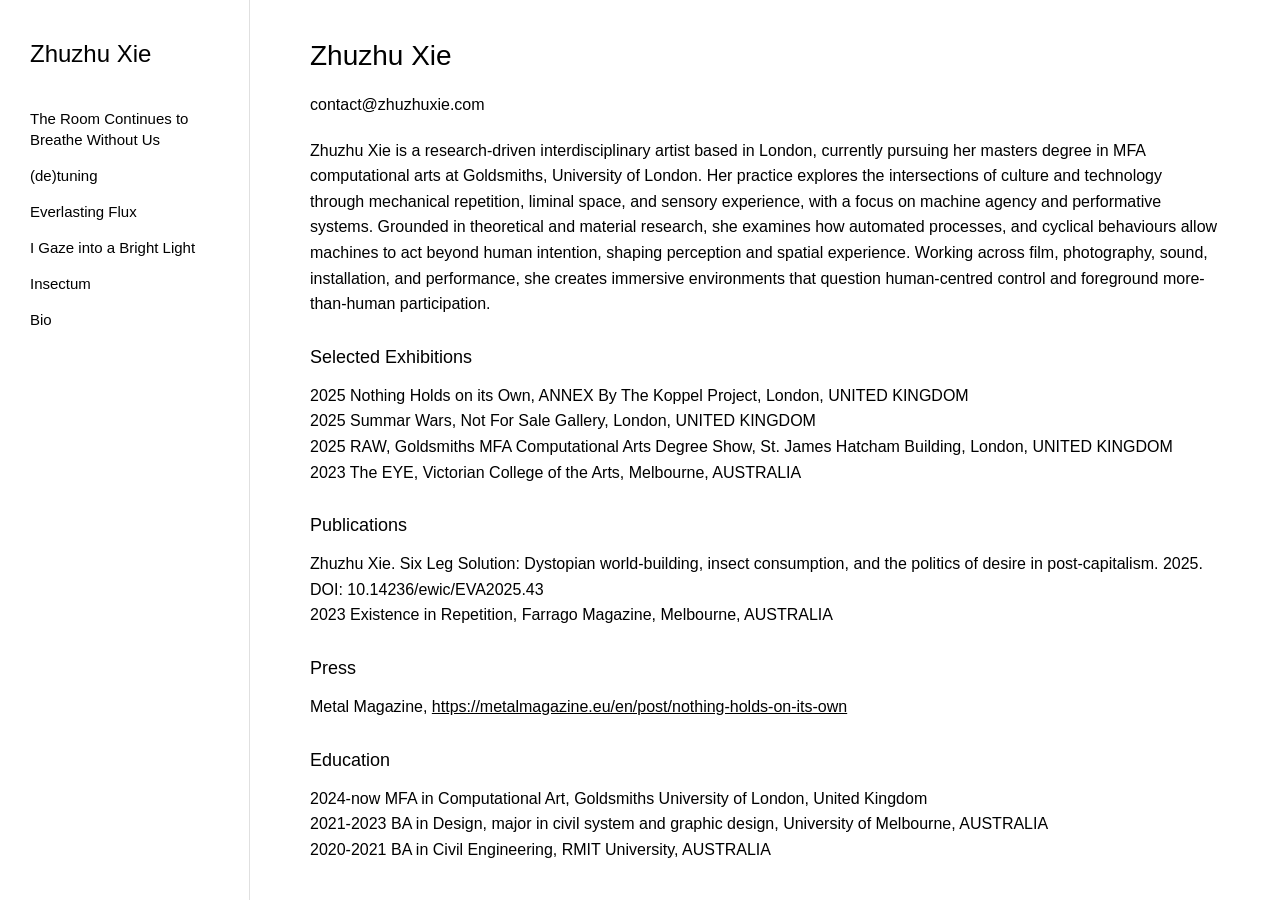
==== bio.html @ b7919c10 "Add Everlasting Flux, I Gaze into a Bright Light, and Insectum pages" ====
<!DOCTYPE html>
<html lang="en">
<head>
    <meta charset="UTF-8">
    <meta name="viewport" content="width=device-width, initial-scale=1.0">
    <title>Artist Bio - Artist Portfolio</title>
    <link rel="stylesheet" href="style.css">
</head>
<body>
    <nav class="sidebar">
        <h1 class="artist-name"><a href="index.html">Zhuzhu Xie</a></h1>
        <button class="menu-toggle" onclick="toggleMenu()">☰</button>
        <ul class="nav-links" id="navLinks">
            <li><a href="the-room.html">The Room Continues to Breathe Without Us</a></li>
            <li><a href="detuning.html">(de)tuning</a></li>
            <li><a href="everlasting-flux.html">Everlasting Flux</a></li>
            <li><a href="bright-light.html">I Gaze into a Bright Light</a></li>
            <li><a href="insectum.html">Insectum</a></li>
            <li><a href="bio.html">Bio</a></li>
        </ul>
    </nav>
    
    <main class="content">
        <h2>Zhuzhu Xie</h2>
        <p>contact@zhuzhuxie.com</p>
        
        <p>Zhuzhu Xie is a research-driven interdisciplinary artist based in London, currently pursuing her masters degree in MFA computational arts at Goldsmiths, University of London. Her practice explores the intersections of culture and technology through mechanical repetition, liminal space, and sensory experience, with a focus on machine agency and performative systems. Grounded in theoretical and material research, she examines how automated processes, and cyclical behaviours allow machines to act beyond human intention, shaping perception and spatial experience. Working across film, photography, sound, installation, and performance, she creates immersive environments that question human-centred control and foreground more-than-human participation.</p>
        
        <h3>Selected Exhibitions</h3>
        <p>2025 Nothing Holds on its Own, ANNEX By The Koppel Project, London, UNITED KINGDOM<br>
        2025 Summar Wars, Not For Sale Gallery, London, UNITED KINGDOM<br>
        2025 RAW, Goldsmiths MFA Computational Arts Degree Show, St. James Hatcham Building, London, UNITED KINGDOM<br>
        2023 The EYE, Victorian College of the Arts, Melbourne, AUSTRALIA</p>
        
        <h3>Publications</h3>
        <p>Zhuzhu Xie. Six Leg Solution: Dystopian world-building, insect consumption, and the politics of desire in post-capitalism. 2025. DOI: 10.14236/ewic/EVA2025.43<br>
        2023 Existence in Repetition, Farrago Magazine, Melbourne, AUSTRALIA</p>
        
        <h3>Press</h3>
        <p>Metal Magazine, <a href="https://metalmagazine.eu/en/post/nothing-holds-on-its-own" target="_blank">https://metalmagazine.eu/en/post/nothing-holds-on-its-own</a></p>
        
        <h3>Education</h3>
        <p>2024-now MFA in Computational Art, Goldsmiths University of London, United Kingdom<br>
        2021-2023 BA in Design, major in civil system and graphic design, University of Melbourne, AUSTRALIA<br>
        2020-2021 BA in Civil Engineering, RMIT University, AUSTRALIA</p>
    </main>
    <script>
        function toggleMenu() {
            document.getElementById('navLinks').classList.toggle('active');
        }
    </script>
</body>
</html>
---- style.css ----
* {
    margin: 0;
    padding: 0;
    box-sizing: border-box;
}

body {
    font-family: Arial, sans-serif;
    display: flex;
    height: 100vh;
    overflow: hidden;
}

.sidebar {
    width: 250px;
    background-color: #ffffff;
    padding: 40px 30px;
    position: fixed;
    left: 0;
    top: 0;
    height: 100vh;
    overflow-y: auto;
    border-right: 1px solid #e0e0e0;
}

.artist-name {
    font-size: 24px;
    font-weight: normal;
    margin-bottom: 40px;
}

.artist-name a {
    text-decoration: none;
    color: #000000;
    transition: opacity 0.2s;
}

.artist-name a:hover {
    opacity: 0.6;
}

.nav-links {
    list-style: none;
}

.nav-links li {
    margin-bottom: 15px;
}

.nav-links a {
    text-decoration: none;
    color: #000000;
    font-size: 15px;
    transition: opacity 0.2s;
    line-height: 1.4;
}

.nav-links a:hover {
    opacity: 0.6;
}

.content {
    margin-left: 250px;
    padding: 40px 60px;
    width: calc(100% - 250px);
    height: 100vh;
    overflow-y: auto;
}

.content h2 {
    font-size: 28px;
    margin-bottom: 20px;
    font-weight: normal;
}

.content h3 {
    font-size: 18px;
    margin-top: 30px;
    margin-bottom: 15px;
    font-weight: normal;
}

.content p {
    line-height: 1.6;
    margin-bottom: 20px;
}

.content a {
    color: #000000;
    text-decoration: underline;
}

.work-image {
    width: 100%;
    max-width: 800px;
    margin: 30px 0;
}

.work-image img {
    width: 100%;
    height: auto;
}

.image-caption {
    font-size: 14px;
    color: #666;
    margin-top: 10px;
    line-height: 1.5;
}

.works-grid {
    display: grid;
    grid-template-columns: repeat(2, 1fr);
    gap: 40px;
    max-width: 1200px;
}

.work-item {
    display: block;
}

.work-item a {
    text-decoration: none;
    color: #000000;
    display: block;
    transition: opacity 0.2s;
}

.work-item a:hover {
    opacity: 0.6;
}

.work-item img {
    width: 100%;
    height: auto;
    display: block;
    margin-bottom: 15px;
}

.work-item h3 {
    font-size: 18px;
    font-weight: normal;
    margin: 0 0 5px 0;
}

.work-year {
    font-size: 14px;
    color: #666;
    margin: 0;
}

.video-container {
    position: relative;
    width: 100%;
    max-width: 800px;
    padding-bottom: 56.25%;
    height: 0;
    margin: 30px 0;
    overflow: hidden;
}

.video-container iframe {
    position: absolute;
    top: 0;
    left: 0;
    width: 100%;
    height: 100%;
}

.menu-toggle {
    display: none;
    background: none;
    border: none;
    font-size: 24px;
    cursor: pointer;
    padding: 0;
    position: absolute;
    top: 50%;
    right: 20px;
    transform: translateY(-50%);
    z-index: 1001;
    color: #000000;
    line-height: 1;
}

/* Mobile styles */
@media (max-width: 768px) {
    body {
        flex-direction: column;
        overflow: auto;
    }
    
    .menu-toggle {
        display: block;
    }
    
    .sidebar {
        width: 100%;
        height: auto;
        position: fixed;
        top: 0;
        left: 0;
        padding: 20px;
        border-right: none;
        border-bottom: 1px solid #e0e0e0;
        z-index: 1001;
        display: flex;
        justify-content: space-between;
        align-items: flex-start;
    }
    
    .artist-name {
        margin-bottom: 0;
        font-size: 20px;
    }
    
    .menu-toggle {
        position: static;
        transform: none;
        display: flex;
        align-items: flex-start;
        margin-top: -4px;
    }
    
    .nav-links {
        position: fixed;
        top: 64px;
        left: 0;
        width: 100%;
        background-color: #ffffff;
        padding: 20px;
        border-bottom: none;
        transition: max-height 0.3s ease, padding 0.3s ease;
        margin-top: 0;
        z-index: 999;
        max-height: 0;
        overflow: hidden;
        padding-top: 0;
        padding-bottom: 0;
    }
    
    .nav-links.active {
        max-height: 300px;
        padding-top: 20px;
        padding-bottom: 20px;
    }
    
    .nav-links li {
        margin-bottom: 20px;
    }
    
    .content {
        margin-left: 0;
        margin-top: 80px;
        width: 100%;
        padding: 20px;
        height: auto;
        overflow-y: visible;
    }
    
    .works-grid {
        grid-template-columns: 1fr;
        gap: 30px;
    }
    
    .content h2 {
        font-size: 24px;
    }
}
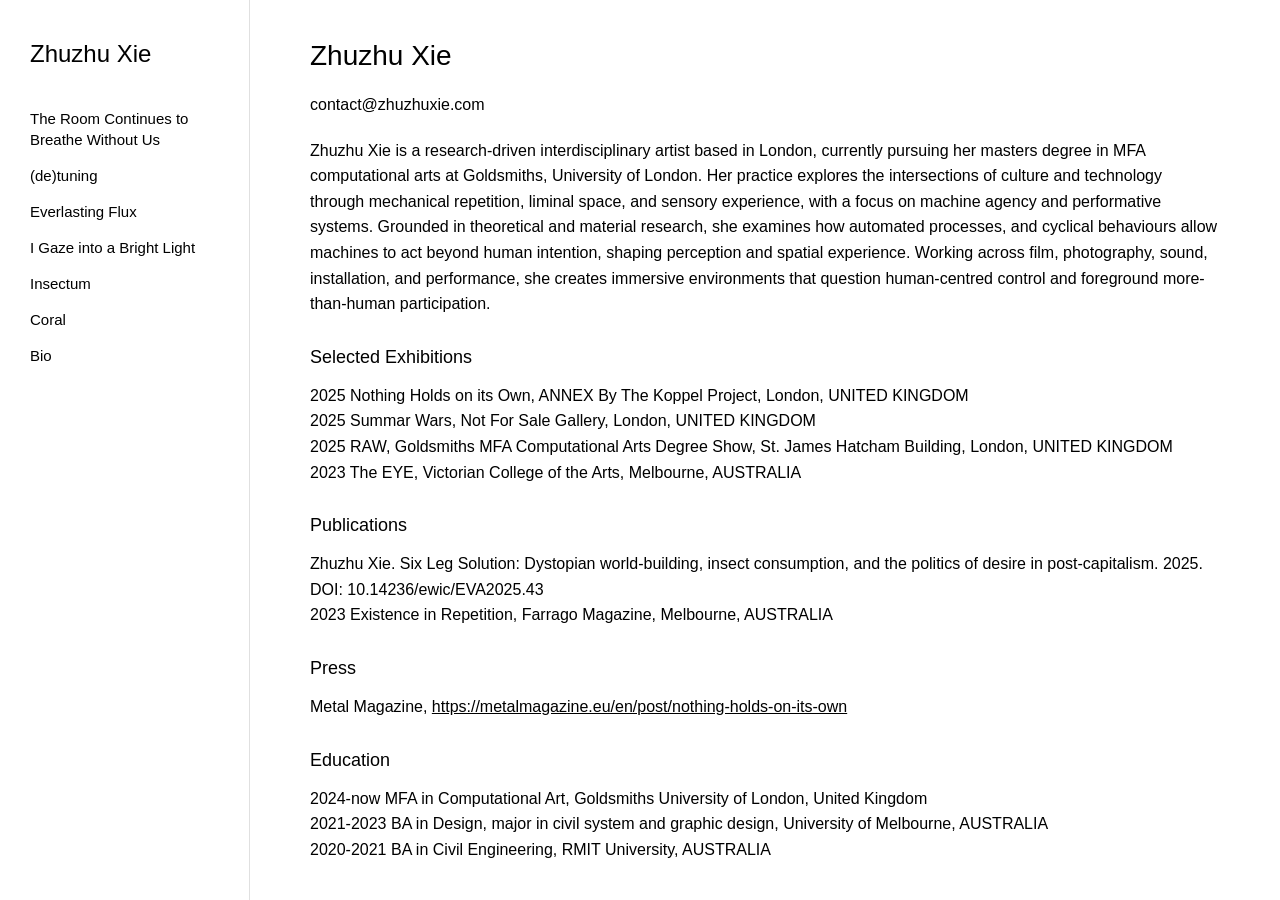
==== commit 7e332267: "Add Coral project page" ====
--- a/bio.html
+++ b/bio.html
@@ -16,6 +16,7 @@
             <li><a href="everlasting-flux.html">Everlasting Flux</a></li>
             <li><a href="bright-light.html">I Gaze into a Bright Light</a></li>
             <li><a href="insectum.html">Insectum</a></li>
+            <li><a href="coral.html">Coral</a></li>
             <li><a href="bio.html">Bio</a></li>
         </ul>
     </nav>
--- a/style.css
+++ b/style.css
@@ -109,44 +109,61 @@
 }
 
 .works-grid {
-    display: grid;
-    grid-template-columns: repeat(2, 1fr);
-    gap: 40px;
+    column-count: 2;
+    column-gap: 0;
     max-width: 1200px;
 }
 
 .work-item {
     display: block;
+    position: relative;
+    overflow: hidden;
+    break-inside: avoid;
+    margin: 0;
+    padding: 0;
 }
 
 .work-item a {
     text-decoration: none;
     color: #000000;
     display: block;
-    transition: opacity 0.2s;
-}
-
-.work-item a:hover {
-    opacity: 0.6;
+    position: relative;
 }
 
 .work-item img {
     width: 100%;
     height: auto;
     display: block;
-    margin-bottom: 15px;
+    transition: opacity 0.3s;
+    vertical-align: bottom;
+}
+
+.work-item a:hover img {
+    opacity: 0.7;
 }
 
 .work-item h3 {
+    position: absolute;
+    top: 50%;
+    left: 50%;
+    transform: translate(-50%, -50%);
     font-size: 18px;
     font-weight: normal;
-    margin: 0 0 5px 0;
+    margin: 0;
+    padding: 20px;
+    background: rgba(255, 255, 255, 0.95);
+    opacity: 0;
+    transition: opacity 0.3s;
+    text-align: center;
+    white-space: nowrap;
+}
+
+.work-item a:hover h3 {
+    opacity: 1;
 }
 
 .work-year {
-    font-size: 14px;
-    color: #666;
-    margin: 0;
+    display: none;
 }
 
 .video-container {
@@ -259,8 +276,8 @@
     }
     
     .works-grid {
-        grid-template-columns: 1fr;
-        gap: 30px;
+        column-count: 1;
+        column-gap: 0;
     }
     
     .content h2 {
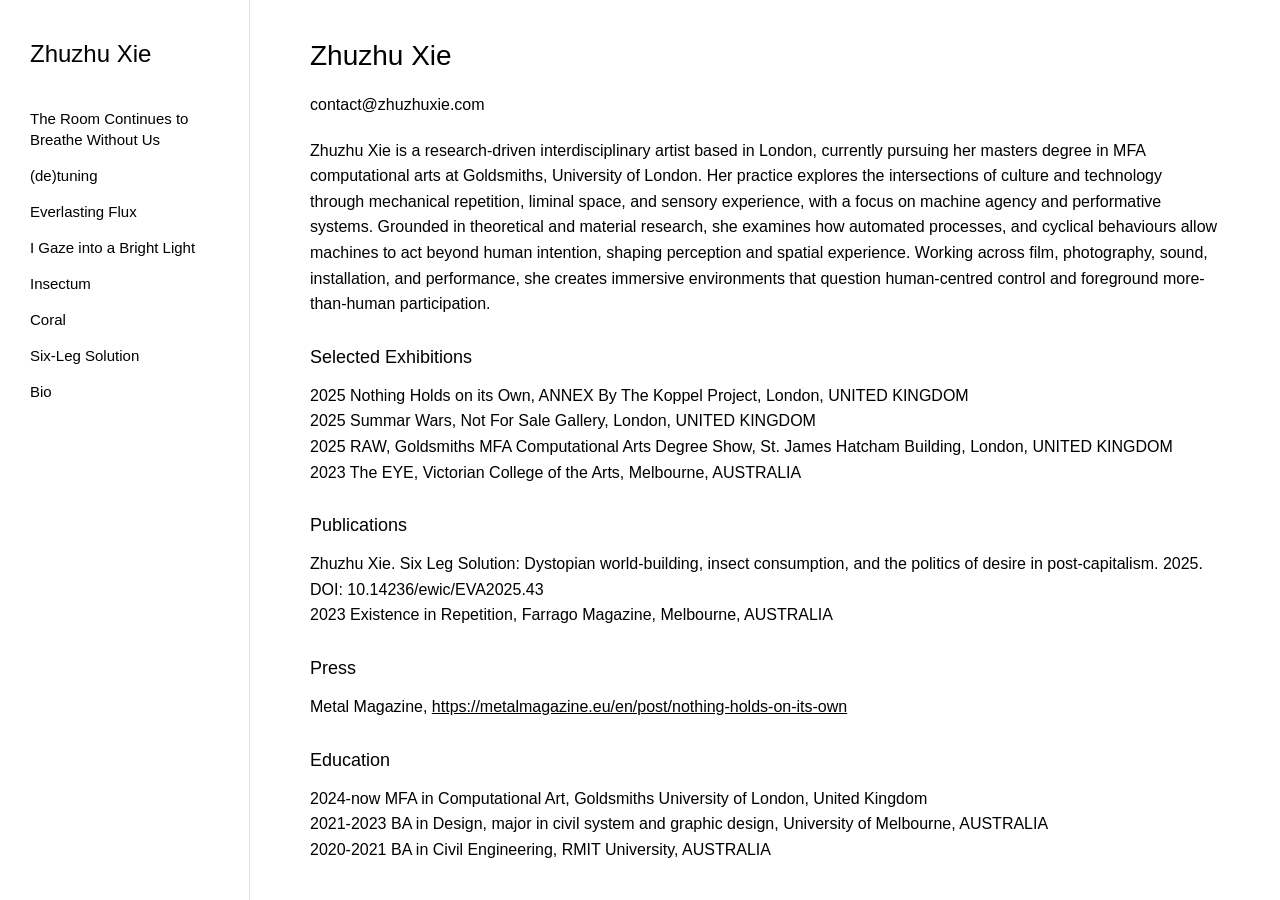
==== commit fcc7a631: "Add Six-Leg Solution page and reorder index grid" ====
--- a/bio.html
+++ b/bio.html
@@ -17,6 +17,7 @@
             <li><a href="bright-light.html">I Gaze into a Bright Light</a></li>
             <li><a href="insectum.html">Insectum</a></li>
             <li><a href="coral.html">Coral</a></li>
+            <li><a href="six-leg-solution.html">Six-Leg Solution</a></li>
             <li><a href="bio.html">Bio</a></li>
         </ul>
     </nav>
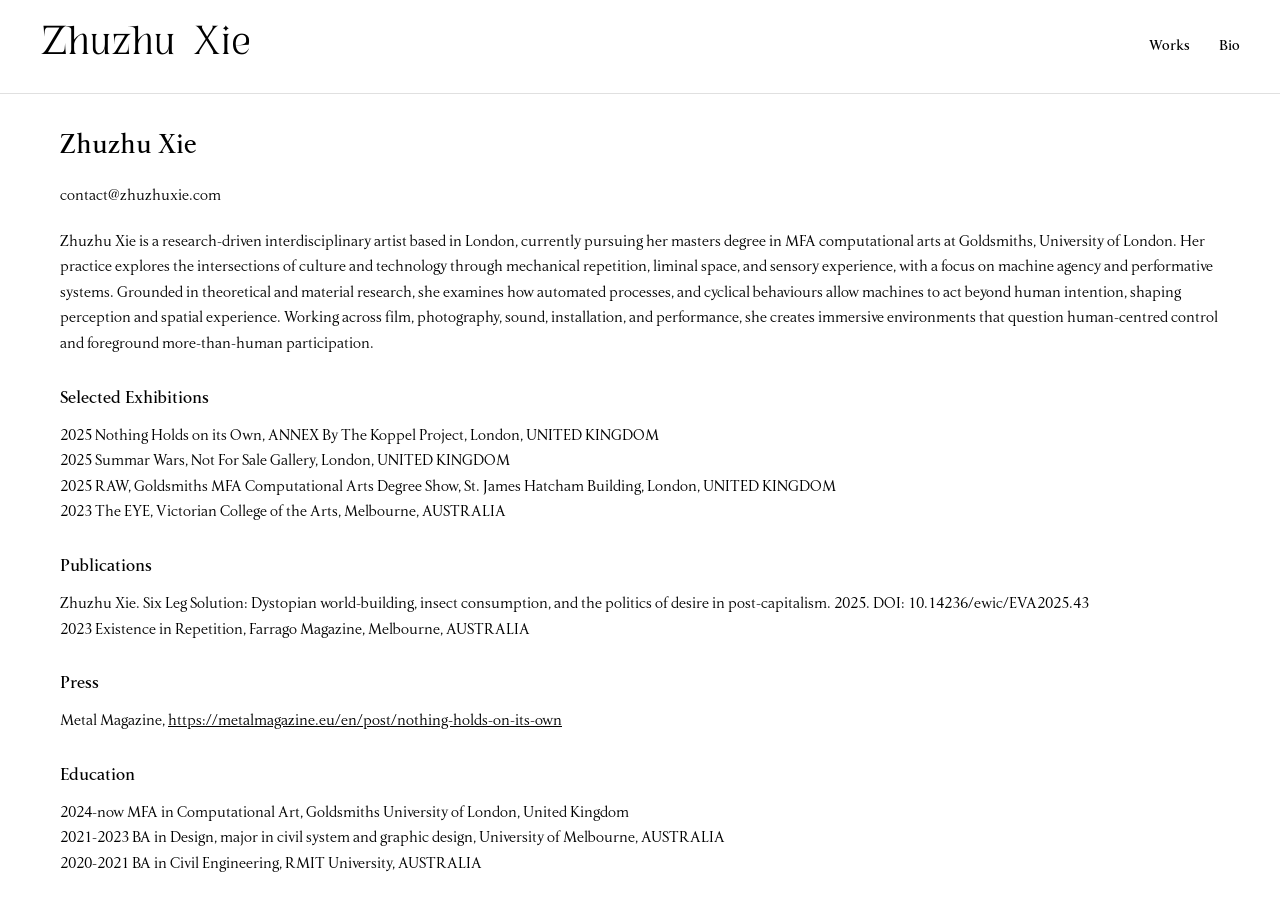
==== commit be7397cf: "Major redesign: add slideshow homepage, works grid page with sidebar, update navigation and fonts" ====
--- a/bio.html
+++ b/bio.html
@@ -11,13 +11,7 @@
         <h1 class="artist-name"><a href="index.html">Zhuzhu Xie</a></h1>
         <button class="menu-toggle" onclick="toggleMenu()">☰</button>
         <ul class="nav-links" id="navLinks">
-            <li><a href="the-room.html">The Room Continues to Breathe Without Us</a></li>
-            <li><a href="detuning.html">(de)tuning</a></li>
-            <li><a href="everlasting-flux.html">Everlasting Flux</a></li>
-            <li><a href="bright-light.html">I Gaze into a Bright Light</a></li>
-            <li><a href="insectum.html">Insectum</a></li>
-            <li><a href="coral.html">Coral</a></li>
-            <li><a href="six-leg-solution.html">Six-Leg Solution</a></li>
+            <li><a href="works.html">Works</a></li>
             <li><a href="bio.html">Bio</a></li>
         </ul>
     </nav>
--- a/style.css
+++ b/style.css
@@ -4,29 +4,76 @@
     box-sizing: border-box;
 }
 
+@font-face {
+    font-family: 'HIDESerif';
+    src: url('material/Fonts/HIDESerif_v0.9.4.otf') format('opentype');
+    font-weight: normal;
+    font-style: normal;
+}
+
+@font-face {
+    font-family: 'WorseEvo';
+    src: url('material/Fonts/WORSE_EVO v1.0 By SYIN.otf') format('opentype');
+    font-weight: normal;
+    font-style: normal;
+}
+
+@font-face {
+    font-family: 'Quinn';
+    src: url('material/Fonts/Quinn.ttf') format('truetype');
+    font-weight: normal;
+    font-style: normal;
+}
+
+@font-face {
+    font-family: 'LTSoul';
+    src: url('material/Fonts/LTSoul-Regular.otf') format('opentype');
+    font-weight: normal;
+    font-style: normal;
+}
+
+@font-face {
+    font-family: 'LTSoul';
+    src: url('material/Fonts/LTSoul-SemiBold.otf') format('opentype');
+    font-weight: 600;
+    font-style: normal;
+}
+
 body {
-    font-family: Arial, sans-serif;
+    font-family: 'LTSoul', Arial, sans-serif;
     display: flex;
+    flex-direction: column;
     height: 100vh;
     overflow: hidden;
 }
 
 .sidebar {
-    width: 250px;
+    width: 100%;
+    height: auto;
     background-color: #ffffff;
-    padding: 40px 30px;
+    padding: 20px 40px;
     position: fixed;
     left: 0;
     top: 0;
-    height: 100vh;
-    overflow-y: auto;
-    border-right: 1px solid #e0e0e0;
+    display: flex;
+    justify-content: space-between;
+    align-items: center;
+    border-bottom: 1px solid #e0e0e0;
+    z-index: 1000;
 }
 
 .artist-name {
-    font-size: 24px;
+    font-size: 50px;
     font-weight: normal;
-    margin-bottom: 40px;
+    margin-bottom: 0;
+    font-family: 'HIDESerif', Arial, sans-serif;
+}
+
+.nav-links {
+    list-style: none;
+    display: flex;
+    gap: 30px;
+    margin: 0;
 }
 
 .artist-name a {
@@ -44,7 +91,7 @@
 }
 
 .nav-links li {
-    margin-bottom: 15px;
+    margin-bottom: 0;
 }
 
 .nav-links a {
@@ -53,31 +100,150 @@
     font-size: 15px;
     transition: opacity 0.2s;
     line-height: 1.4;
+    font-family: 'LTSoul', Arial, sans-serif;
+    font-weight: 600;
 }
 
 .nav-links a:hover {
     opacity: 0.6;
 }
 
+/* Works page layout */
+.works-page {
+    display: flex;
+    flex-direction: column;
+}
+
+.works-layout {
+    display: flex;
+    margin-top: 90px;
+    height: calc(100vh - 90px);
+    overflow: hidden;
+}
+
+.works-sidebar {
+    width: 300px;
+    background-color: #ffffff;
+    padding: 40px 30px;
+    border-right: 1px solid #e0e0e0;
+    overflow-y: auto;
+    flex-shrink: 0;
+}
+
+.works-list {
+    list-style: none;
+    margin: 0;
+    padding: 0;
+}
+
+.works-list li {
+    margin-bottom: 20px;
+}
+
+.works-list a {
+    text-decoration: none;
+    color: #000000;
+    font-size: 15px;
+    font-family: 'LTSoul', Arial, sans-serif;
+    font-weight: 600;
+    transition: opacity 0.2s;
+    line-height: 1.4;
+}
+
+.works-list a:hover {
+    opacity: 0.6;
+}
+
+.works-content {
+    flex: 1;
+    padding: 0;
+    overflow-y: auto;
+    height: 100%;
+}
+
+.works-content .works-grid {
+    column-count: 2;
+    column-gap: 0;
+    width: 100%;
+    min-height: 100%;
+}
+
+.works-content .work-item {
+    display: inline-block;
+    width: 100%;
+    position: relative;
+    overflow: hidden;
+    margin: 0;
+    padding: 0;
+    vertical-align: top;
+}
+
+.works-content .work-item a {
+    text-decoration: none;
+    color: #000000;
+    display: block;
+    position: relative;
+}
+
+.works-content .work-item img {
+    width: 100%;
+    height: auto;
+    display: block;
+    transition: opacity 0.3s;
+    vertical-align: bottom;
+}
+
+.works-content .work-item a:hover img {
+    opacity: 0.3;
+}
+
+.works-content .work-item h3 {
+    position: absolute;
+    top: 50%;
+    left: 50%;
+    transform: translate(-50%, -50%);
+    font-size: 18px;
+    font-weight: 600;
+    margin: 0;
+    padding: 20px;
+    background: rgba(255, 255, 255, 0.5);
+    opacity: 0;
+    transition: opacity 0.3s;
+    text-align: center;
+    white-space: nowrap;
+    font-family: 'LTSoul', Arial, sans-serif;
+}
+
+.works-content .work-item a:hover h3 {
+    opacity: 1;
+}
+
+.works-content .work-year {
+    display: none;
+}
+
 .content {
-    margin-left: 250px;
+    margin-left: 0;
+    margin-top: 90px;
     padding: 40px 60px;
-    width: calc(100% - 250px);
-    height: 100vh;
+    width: 100%;
+    height: calc(100vh - 90px);
     overflow-y: auto;
 }
 
 .content h2 {
     font-size: 28px;
     margin-bottom: 20px;
-    font-weight: normal;
+    font-weight: 600;
+    font-family: 'LTSoul', Arial, sans-serif;
 }
 
 .content h3 {
     font-size: 18px;
     margin-top: 30px;
     margin-bottom: 15px;
-    font-weight: normal;
+    font-weight: 600;
+    font-family: 'LTSoul', Arial, sans-serif;
 }
 
 .content p {
@@ -92,7 +258,7 @@
 
 .work-image {
     width: 100%;
-    max-width: 800px;
+    max-width: 100%;
     margin: 30px 0;
 }
 
@@ -111,7 +277,7 @@
 .works-grid {
     column-count: 2;
     column-gap: 0;
-    max-width: 1200px;
+    max-width: 100%;
 }
 
 .work-item {
@@ -139,7 +305,7 @@
 }
 
 .work-item a:hover img {
-    opacity: 0.7;
+    opacity: 0.3;
 }
 
 .work-item h3 {
@@ -148,14 +314,15 @@
     left: 50%;
     transform: translate(-50%, -50%);
     font-size: 18px;
-    font-weight: normal;
+    font-weight: 600;
     margin: 0;
     padding: 20px;
-    background: rgba(255, 255, 255, 0.95);
+    background: rgba(255, 255, 255, 0.5);
     opacity: 0;
     transition: opacity 0.3s;
     text-align: center;
     white-space: nowrap;
+    font-family: 'LTSoul', Arial, sans-serif;
 }
 
 .work-item a:hover h3 {
@@ -198,6 +365,101 @@
     z-index: 1001;
     color: #000000;
     line-height: 1;
+}
+
+/* Index page specific styles */
+.content.index-content {
+    padding: 0;
+    margin-top: 90px;
+    height: calc(100vh - 90px);
+    overflow: hidden;
+}
+
+.slideshow-container {
+    position: relative;
+    width: 100%;
+    height: 100%;
+}
+
+.slide {
+    display: none;
+    width: 100%;
+    height: 100%;
+    position: absolute;
+    top: 0;
+    left: 0;
+}
+
+.slide.active {
+    display: block;
+}
+
+.slide a {
+    display: block;
+    width: 100%;
+    height: 100%;
+    position: relative;
+    text-decoration: none;
+    color: #000000;
+}
+
+.slide img {
+    width: 100%;
+    height: 100%;
+    object-fit: contain;
+    transition: opacity 0.3s;
+}
+
+.slide a:hover img {
+    opacity: 0.3;
+}
+
+.slide h3 {
+    position: absolute;
+    top: 50%;
+    left: 50%;
+    transform: translate(-50%, -50%);
+    font-size: 24px;
+    font-weight: 600;
+    margin: 0;
+    padding: 20px;
+    background: rgba(255, 255, 255, 0.5);
+    opacity: 0;
+    transition: opacity 0.3s;
+    text-align: center;
+    white-space: nowrap;
+    font-family: 'LTSoul', Arial, sans-serif;
+}
+
+.slide a:hover h3 {
+    opacity: 1;
+}
+
+.slide-nav {
+    position: absolute;
+    top: 50%;
+    transform: translateY(-50%);
+    background: rgba(255, 255, 255, 0.7);
+    border: none;
+    font-size: 48px;
+    padding: 20px;
+    cursor: pointer;
+    transition: background 0.3s;
+    z-index: 10;
+    color: #000000;
+    font-family: 'LTSoul', Arial, sans-serif;
+}
+
+.slide-nav:hover {
+    background: rgba(255, 255, 255, 0.9);
+}
+
+.slide-nav.prev {
+    left: 20px;
+}
+
+.slide-nav.next {
+    right: 20px;
 }
 
 /* Mobile styles */
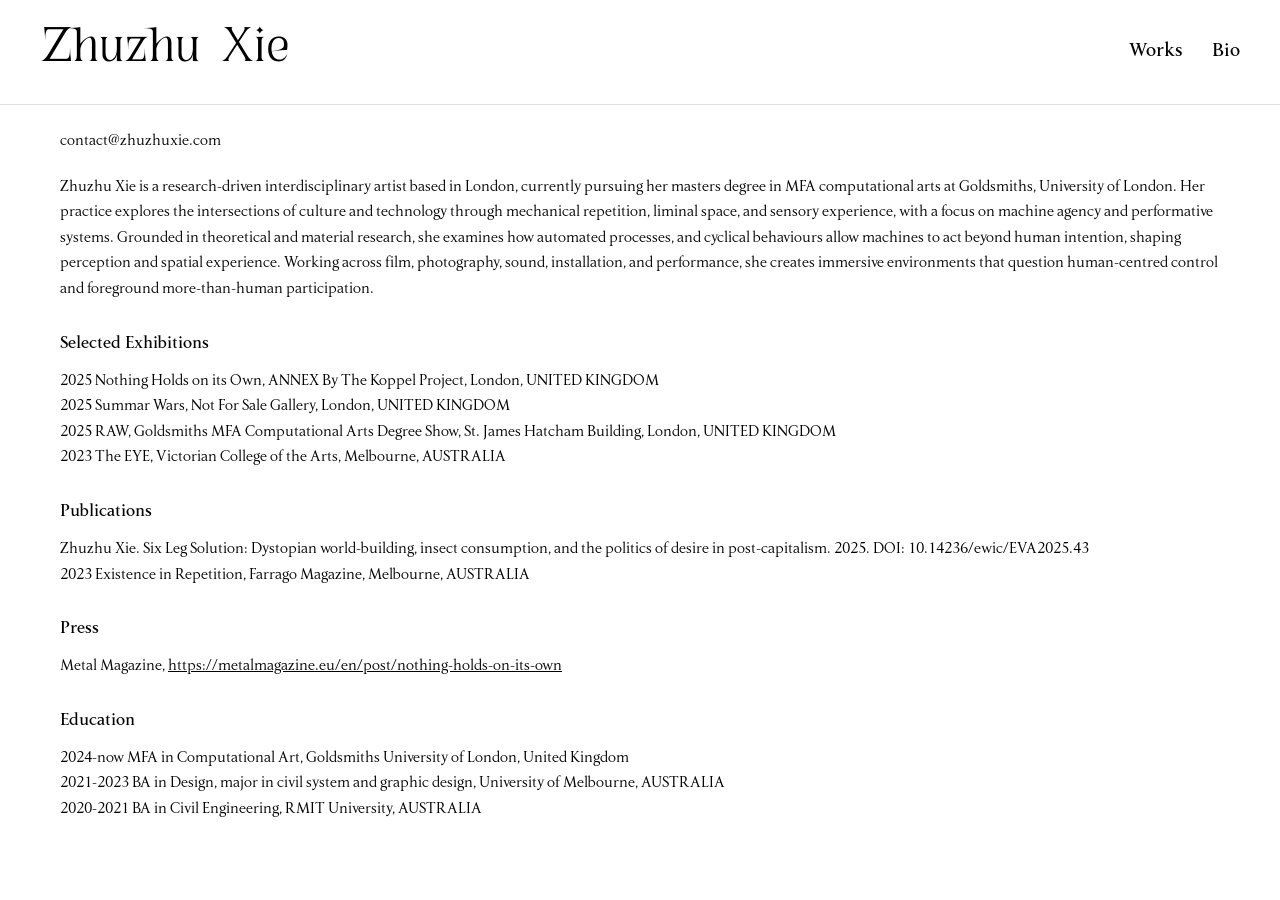
==== commit 66d80cbb: "Add sidebar navigation to all work pages and align title positioning" ====
--- a/bio.html
+++ b/bio.html
@@ -11,7 +11,7 @@
         <h1 class="artist-name"><a href="index.html">Zhuzhu Xie</a></h1>
         <button class="menu-toggle" onclick="toggleMenu()">☰</button>
         <ul class="nav-links" id="navLinks">
-            <li><a href="works.html">Works</a></li>
+            <li><a href="the-room.html">Works</a></li>
             <li><a href="bio.html">Bio</a></li>
         </ul>
     </nav>
--- a/style.css
+++ b/style.css
@@ -63,7 +63,7 @@
 }
 
 .artist-name {
-    font-size: 50px;
+    font-size: 60px;
     font-weight: normal;
     margin-bottom: 0;
     font-family: 'HIDESerif', Arial, sans-serif;
@@ -97,7 +97,7 @@
 .nav-links a {
     text-decoration: none;
     color: #000000;
-    font-size: 15px;
+    font-size: 20px;
     transition: opacity 0.2s;
     line-height: 1.4;
     font-family: 'LTSoul', Arial, sans-serif;
@@ -143,7 +143,7 @@
 .works-list a {
     text-decoration: none;
     color: #000000;
-    font-size: 15px;
+    font-size: 18px;
     font-family: 'LTSoul', Arial, sans-serif;
     font-weight: 600;
     transition: opacity 0.2s;
@@ -159,6 +159,18 @@
     padding: 0;
     overflow-y: auto;
     height: 100%;
+}
+
+.content.work-detail {
+    flex: 1;
+    padding: 0px 60px 40px 60px;
+    overflow-y: auto;
+}
+
+.content.work-detail h2:first-child {
+    margin-top: 0;
+    padding-top: 0;
+    line-height: 1.4;
 }
 
 .works-content .works-grid {
@@ -194,7 +206,7 @@
 }
 
 .works-content .work-item a:hover img {
-    opacity: 0.3;
+    opacity: 0.5;
 }
 
 .works-content .work-item h3 {
@@ -202,11 +214,13 @@
     top: 50%;
     left: 50%;
     transform: translate(-50%, -50%);
-    font-size: 18px;
+    font-size: 24px;
     font-weight: 600;
     margin: 0;
     padding: 20px;
-    background: rgba(255, 255, 255, 0.5);
+    background: none;
+    color: #000000;
+    text-shadow: none;
     opacity: 0;
     transition: opacity 0.3s;
     text-align: center;
@@ -224,7 +238,7 @@
 
 .content {
     margin-left: 0;
-    margin-top: 90px;
+    margin-top: 35px;
     padding: 40px 60px;
     width: 100%;
     height: calc(100vh - 90px);
@@ -313,11 +327,13 @@
     top: 50%;
     left: 50%;
     transform: translate(-50%, -50%);
-    font-size: 18px;
+    font-size: 24px;
     font-weight: 600;
     margin: 0;
     padding: 20px;
-    background: rgba(255, 255, 255, 0.5);
+    background: none;
+    color: #000000;
+    text-shadow: none;
     opacity: 0;
     transition: opacity 0.3s;
     text-align: center;
@@ -411,7 +427,7 @@
 }
 
 .slide a:hover img {
-    opacity: 0.3;
+    opacity: 0.5;
 }
 
 .slide h3 {
@@ -419,11 +435,13 @@
     top: 50%;
     left: 50%;
     transform: translate(-50%, -50%);
-    font-size: 24px;
+    font-size: 36px;
     font-weight: 600;
     margin: 0;
     padding: 20px;
-    background: rgba(255, 255, 255, 0.5);
+    background: none;
+    color: #000000;
+    text-shadow: none;
     opacity: 0;
     transition: opacity 0.3s;
     text-align: center;
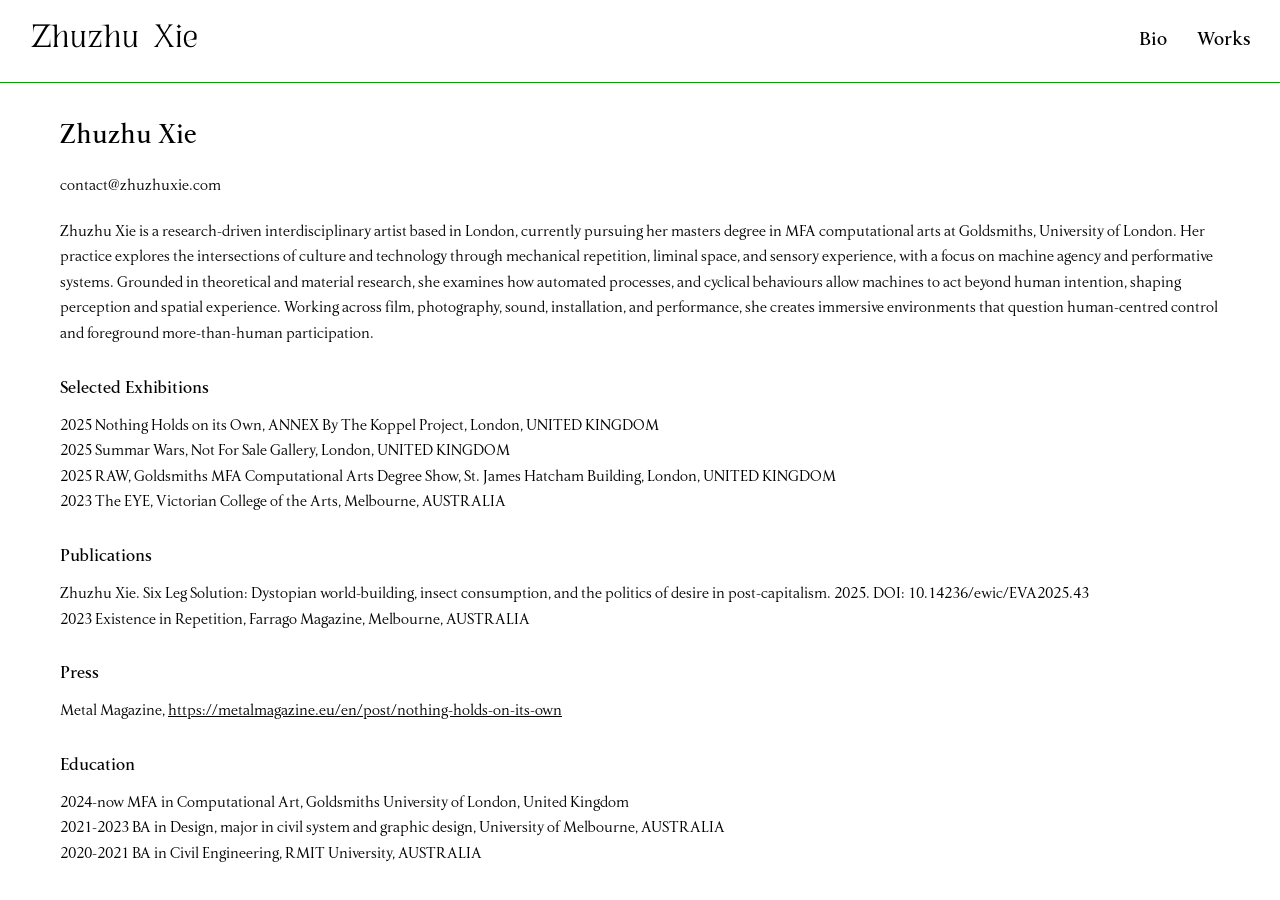
==== commit a40462ef: "Reorganize navigation: swap Bio and Works order, update mobile dropdown to single column with even s" ====
--- a/bio.html
+++ b/bio.html
@@ -11,12 +11,12 @@
         <h1 class="artist-name"><a href="index.html">Zhuzhu Xie</a></h1>
         <button class="menu-toggle" onclick="toggleMenu()">☰</button>
         <ul class="nav-links" id="navLinks">
+            <li><a href="bio.html">Bio</a></li>
             <li><a href="the-room.html">Works</a></li>
-            <li><a href="bio.html">Bio</a></li>
         </ul>
     </nav>
     
-    <main class="content">
+    <main class="content bio-content">
         <h2>Zhuzhu Xie</h2>
         <p>contact@zhuzhuxie.com</p>
         
--- a/style.css
+++ b/style.css
@@ -51,19 +51,19 @@
     width: 100%;
     height: auto;
     background-color: #ffffff;
-    padding: 20px 40px;
+    padding: 20px 30px;
     position: fixed;
     left: 0;
     top: 0;
     display: flex;
     justify-content: space-between;
     align-items: center;
-    border-bottom: 1px solid #e0e0e0;
+    border-bottom: 1px solid #089f00;
     z-index: 1000;
 }
 
 .artist-name {
-    font-size: 60px;
+    font-size: 40px;
     font-weight: normal;
     margin-bottom: 0;
     font-family: 'HIDESerif', Arial, sans-serif;
@@ -76,20 +76,6 @@
     margin: 0;
 }
 
-.artist-name a {
-    text-decoration: none;
-    color: #000000;
-    transition: opacity 0.2s;
-}
-
-.artist-name a:hover {
-    opacity: 0.6;
-}
-
-.nav-links {
-    list-style: none;
-}
-
 .nav-links li {
     margin-bottom: 0;
 }
@@ -104,8 +90,23 @@
     font-weight: 600;
 }
 
+.artist-name a {
+    text-decoration: none;
+    color: #000000;
+    transition: opacity 0.2s;
+}
+
+.artist-name a:hover {
+    opacity: 0.6;
+}
+
 .nav-links a:hover {
     opacity: 0.6;
+}
+
+/* Hide works list in nav on desktop */
+.nav-links .works-list {
+    display: none;
 }
 
 /* Works page layout */
@@ -116,8 +117,8 @@
 
 .works-layout {
     display: flex;
-    margin-top: 90px;
-    height: calc(100vh - 90px);
+    margin-top: 80px;
+    height: calc(100vh);
     overflow: hidden;
 }
 
@@ -125,7 +126,7 @@
     width: 300px;
     background-color: #ffffff;
     padding: 40px 30px;
-    border-right: 1px solid #e0e0e0;
+    border-right: 1px solid #089f00;
     overflow-y: auto;
     flex-shrink: 0;
 }
@@ -245,7 +246,23 @@
     overflow-y: auto;
 }
 
+.content.bio-content {
+    margin-left: 0;
+    margin-top: 80px;
+    padding: 40px 60px;
+    width: 100%;
+    height: calc(100vh - 90px);
+    overflow-y: auto;
+}
+
 .content h2 {
+    font-size: 28px;
+    margin-bottom: 20px;
+    font-weight: 600;
+    font-family: 'LTSoul', Arial, sans-serif;
+}
+
+.content.bio-content h2 {
     font-size: 28px;
     margin-bottom: 20px;
     font-weight: 600;
@@ -260,7 +277,20 @@
     font-family: 'LTSoul', Arial, sans-serif;
 }
 
+.content.bio-content h3 {
+    font-size: 18px;
+    margin-top: 30px;
+    margin-bottom: 15px;
+    font-weight: 600;
+    font-family: 'LTSoul', Arial, sans-serif;
+}
+
 .content p {
+    line-height: 1.6;
+    margin-bottom: 20px;
+}
+
+.content.bio-content p {
     line-height: 1.6;
     margin-bottom: 20px;
 }
@@ -499,29 +529,31 @@
         left: 0;
         padding: 20px;
         border-right: none;
-        border-bottom: 1px solid #e0e0e0;
+        border-bottom: 1px solid #089f00;
         z-index: 1001;
         display: flex;
         justify-content: space-between;
-        align-items: flex-start;
+        align-items: center;
+        background-color: #ffffff;
     }
     
     .artist-name {
         margin-bottom: 0;
-        font-size: 20px;
+        font-size: 28px;
     }
     
     .menu-toggle {
         position: static;
         transform: none;
         display: flex;
-        align-items: flex-start;
-        margin-top: -4px;
+        align-items: center;
+        margin-top: -15px;
+        font-size: 28px;
     }
     
     .nav-links {
         position: fixed;
-        top: 64px;
+        top: 65px;
         left: 0;
         width: 100%;
         background-color: #ffffff;
@@ -534,19 +566,76 @@
         overflow: hidden;
         padding-top: 0;
         padding-bottom: 0;
+        display: block;
     }
     
     .nav-links.active {
-        max-height: 300px;
-        padding-top: 20px;
-        padding-bottom: 20px;
+        max-height: 600px;
+        padding-top: 10px;
+        padding-bottom: 10px;
+        overflow-y: auto;
+        border-bottom: 1px solid #089f00;
     }
     
     .nav-links li {
-        margin-bottom: 20px;
+        margin-bottom: 15px;
+    }
+    
+    .nav-links li:first-child {
+        margin-bottom: 15px;
+    }
+    
+    .nav-links li:nth-child(2) {
+        margin-bottom: 15px;
+    }
+    
+    /* Show works list in mobile menu */
+    .nav-links .works-list {
+        display: block;
+        list-style: none;
+        margin: 0;
+        padding: 0;
+    }
+    
+    .nav-links .works-list li {
+        margin-bottom: 15px;
+        border-bottom: none;
+        padding-bottom: 0;
+    }
+    
+    .nav-links .works-list li:last-child {
+        margin-bottom: 15px;
+    }
+    
+    .nav-links .works-list a {
+        font-size: 16px;
+    }
+    
+    /* Hide works sidebar on mobile */
+    .works-sidebar {
+        display: none;
+    }
+    
+    /* Adjust works layout for mobile */
+    .works-layout {
+        margin-top: 80px;
+        height: auto;
+    }
+    
+    .content.work-detail {
+        padding: 20px;
     }
     
     .content {
+        margin-left: 0;
+        margin-top: 0px;
+        width: 100%;
+        padding: 20px;
+        height: auto;
+        overflow-y: visible;
+    }
+    
+    .content.bio-content {
         margin-left: 0;
         margin-top: 80px;
         width: 100%;
@@ -563,4 +652,8 @@
     .content h2 {
         font-size: 24px;
     }
-}
+    
+    .content.bio-content h2 {
+        font-size: 24px;
+    }
+}
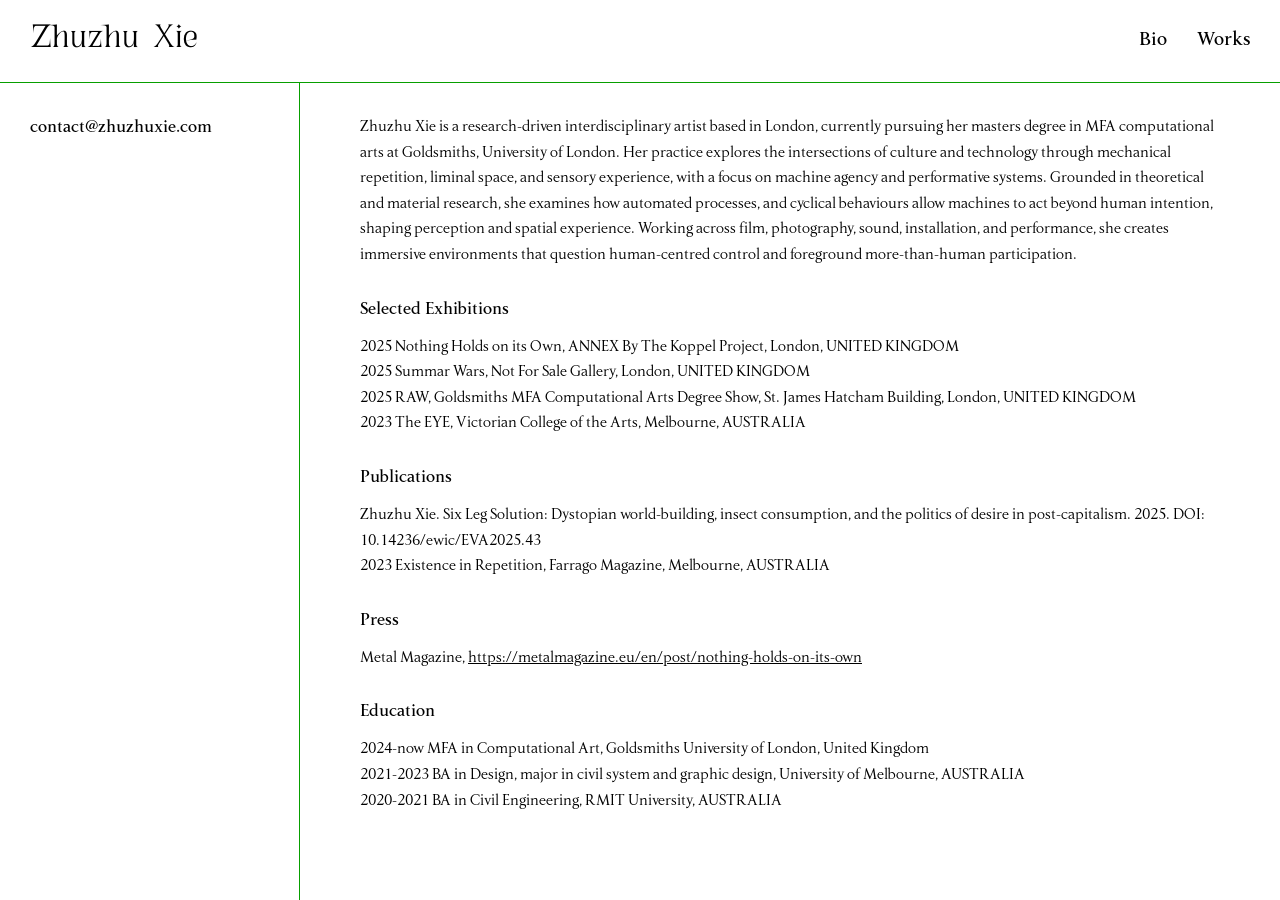
==== commit 31a025f3: "Improve bio page layout: add works list to navigation, create sidebar layout with email, optimize mo" ====
--- a/bio.html
+++ b/bio.html
@@ -6,21 +6,33 @@
     <title>Artist Bio - Artist Portfolio</title>
     <link rel="stylesheet" href="style.css">
 </head>
-<body>
+<body class="works-page">
     <nav class="sidebar">
         <h1 class="artist-name"><a href="index.html">Zhuzhu Xie</a></h1>
         <button class="menu-toggle" onclick="toggleMenu()">☰</button>
         <ul class="nav-links" id="navLinks">
             <li><a href="bio.html">Bio</a></li>
             <li><a href="the-room.html">Works</a></li>
+            <ul class="works-list">
+                <li><a href="the-room.html">The Room Continues to Breathe Without Us</a></li>
+                <li><a href="detuning.html">(de)tuning</a></li>
+                <li><a href="six-leg-solution.html">Six-Leg Solution</a></li>
+                <li><a href="everlasting-flux.html">Everlasting Flux</a></li>
+                <li><a href="bright-light.html">I Gaze into a Bright Light</a></li>
+                <li><a href="insectum.html">Insectum</a></li>
+                <li><a href="coral.html">Coral</a></li>
+            </ul>
         </ul>
     </nav>
     
-    <main class="content bio-content">
-        <h2>Zhuzhu Xie</h2>
-        <p>contact@zhuzhuxie.com</p>
+    <div class="works-layout">
+        <aside class="works-sidebar bio-sidebar">
+            <p class="bio-email">contact@zhuzhuxie.com</p>
+        </aside>
         
-        <p>Zhuzhu Xie is a research-driven interdisciplinary artist based in London, currently pursuing her masters degree in MFA computational arts at Goldsmiths, University of London. Her practice explores the intersections of culture and technology through mechanical repetition, liminal space, and sensory experience, with a focus on machine agency and performative systems. Grounded in theoretical and material research, she examines how automated processes, and cyclical behaviours allow machines to act beyond human intention, shaping perception and spatial experience. Working across film, photography, sound, installation, and performance, she creates immersive environments that question human-centred control and foreground more-than-human participation.</p>
+        <main class="content bio-content">
+            <p class="bio-email-mobile">contact@zhuzhuxie.com</p>
+            <p>Zhuzhu Xie is a research-driven interdisciplinary artist based in London, currently pursuing her masters degree in MFA computational arts at Goldsmiths, University of London. Her practice explores the intersections of culture and technology through mechanical repetition, liminal space, and sensory experience, with a focus on machine agency and performative systems. Grounded in theoretical and material research, she examines how automated processes, and cyclical behaviours allow machines to act beyond human intention, shaping perception and spatial experience. Working across film, photography, sound, installation, and performance, she creates immersive environments that question human-centred control and foreground more-than-human participation.</p>
         
         <h3>Selected Exhibitions</h3>
         <p>2025 Nothing Holds on its Own, ANNEX By The Koppel Project, London, UNITED KINGDOM<br>
@@ -39,7 +51,8 @@
         <p>2024-now MFA in Computational Art, Goldsmiths University of London, United Kingdom<br>
         2021-2023 BA in Design, major in civil system and graphic design, University of Melbourne, AUSTRALIA<br>
         2020-2021 BA in Civil Engineering, RMIT University, AUSTRALIA</p>
-    </main>
+        </main>
+    </div>
     <script>
         function toggleMenu() {
             document.getElementById('navLinks').classList.toggle('active');
--- a/style.css
+++ b/style.css
@@ -1,3 +1,4 @@
+/* Updated styles for portfolio website - March 2026 */
 * {
     margin: 0;
     padding: 0;
@@ -131,6 +132,28 @@
     flex-shrink: 0;
 }
 
+.bio-sidebar {
+    width: 300px;
+    background-color: #ffffff;
+    padding: 40px 30px;
+    border-right: 1px solid #089f00;
+    overflow-y: auto;
+    flex-shrink: 0;
+}
+
+.bio-email {
+    font-size: 18px;
+    line-height: 1.4;
+    margin: -5px 0 0 0;
+    font-family: 'LTSoul', Arial, sans-serif;
+    font-weight: 600;
+    color: #000000;
+}
+
+.bio-email-mobile {
+    display: none;
+}
+
 .works-list {
     list-style: none;
     margin: 0;
@@ -248,8 +271,8 @@
 
 .content.bio-content {
     margin-left: 0;
-    margin-top: 80px;
-    padding: 40px 60px;
+    margin-top: 35px;
+    padding: 0px 60px 40px 60px;
     width: 100%;
     height: calc(100vh - 90px);
     overflow-y: auto;
@@ -416,8 +439,8 @@
 /* Index page specific styles */
 .content.index-content {
     padding: 0;
-    margin-top: 90px;
-    height: calc(100vh - 90px);
+    margin-top: 0;
+    height: 100vh;
     overflow: hidden;
 }
 
@@ -452,54 +475,46 @@
 .slide img {
     width: 100%;
     height: 100%;
-    object-fit: contain;
+    object-fit: cover;
     transition: opacity 0.3s;
 }
 
 .slide a:hover img {
-    opacity: 0.5;
+    opacity: 1;
 }
 
 .slide h3 {
-    position: absolute;
-    top: 50%;
-    left: 50%;
-    transform: translate(-50%, -50%);
-    font-size: 36px;
-    font-weight: 600;
-    margin: 0;
-    padding: 20px;
-    background: none;
-    color: #000000;
-    text-shadow: none;
-    opacity: 0;
-    transition: opacity 0.3s;
-    text-align: center;
-    white-space: nowrap;
-    font-family: 'LTSoul', Arial, sans-serif;
+    display: none;
 }
 
 .slide a:hover h3 {
-    opacity: 1;
+    display: none;
 }
 
 .slide-nav {
     position: absolute;
     top: 50%;
     transform: translateY(-50%);
-    background: rgba(255, 255, 255, 0.7);
+    background: rgba(255, 255, 255, 0.3);
     border: none;
-    font-size: 48px;
-    padding: 20px;
+    font-size: 30px;
+    padding: 7px 0 0 0;
     cursor: pointer;
     transition: background 0.3s;
     z-index: 10;
-    color: #000000;
-    font-family: 'LTSoul', Arial, sans-serif;
+    color: #089f00;
+    font-family: 'LTSoul', Arial, sans-serif;
+    width: 40px;
+    height: 40px;
+    display: flex;
+    align-items: center;
+    justify-content: center;
+    border-radius: 4px;
+    line-height: 1;
 }
 
 .slide-nav:hover {
-    background: rgba(255, 255, 255, 0.9);
+    background: rgba(255, 255, 255, 0.5);
 }
 
 .slide-nav.prev {
@@ -616,6 +631,22 @@
         display: none;
     }
     
+    /* Hide bio sidebar on mobile */
+    .bio-sidebar {
+        display: none;
+    }
+    
+    /* Show mobile email on bio page */
+    .bio-email-mobile {
+        display: block;
+        font-size: 18px;
+        line-height: 1.4;
+        margin: 0 0 20px 0;
+        font-family: 'LTSoul', Arial, sans-serif;
+        font-weight: 600;
+        color: #000000;
+    }
+    
     /* Adjust works layout for mobile */
     .works-layout {
         margin-top: 80px;
@@ -637,7 +668,7 @@
     
     .content.bio-content {
         margin-left: 0;
-        margin-top: 80px;
+        margin-top: 0px;
         width: 100%;
         padding: 20px;
         height: auto;
@@ -656,4 +687,17 @@
     .content.bio-content h2 {
         font-size: 24px;
     }
-}
+    
+    /* Disable hover text effects on mobile */
+    .works-content .work-item a:hover h3 {
+        opacity: 0;
+    }
+    
+    .work-item a:hover h3 {
+        opacity: 0;
+    }
+    
+    .slide a:hover h3 {
+        opacity: 0;
+    }
+}
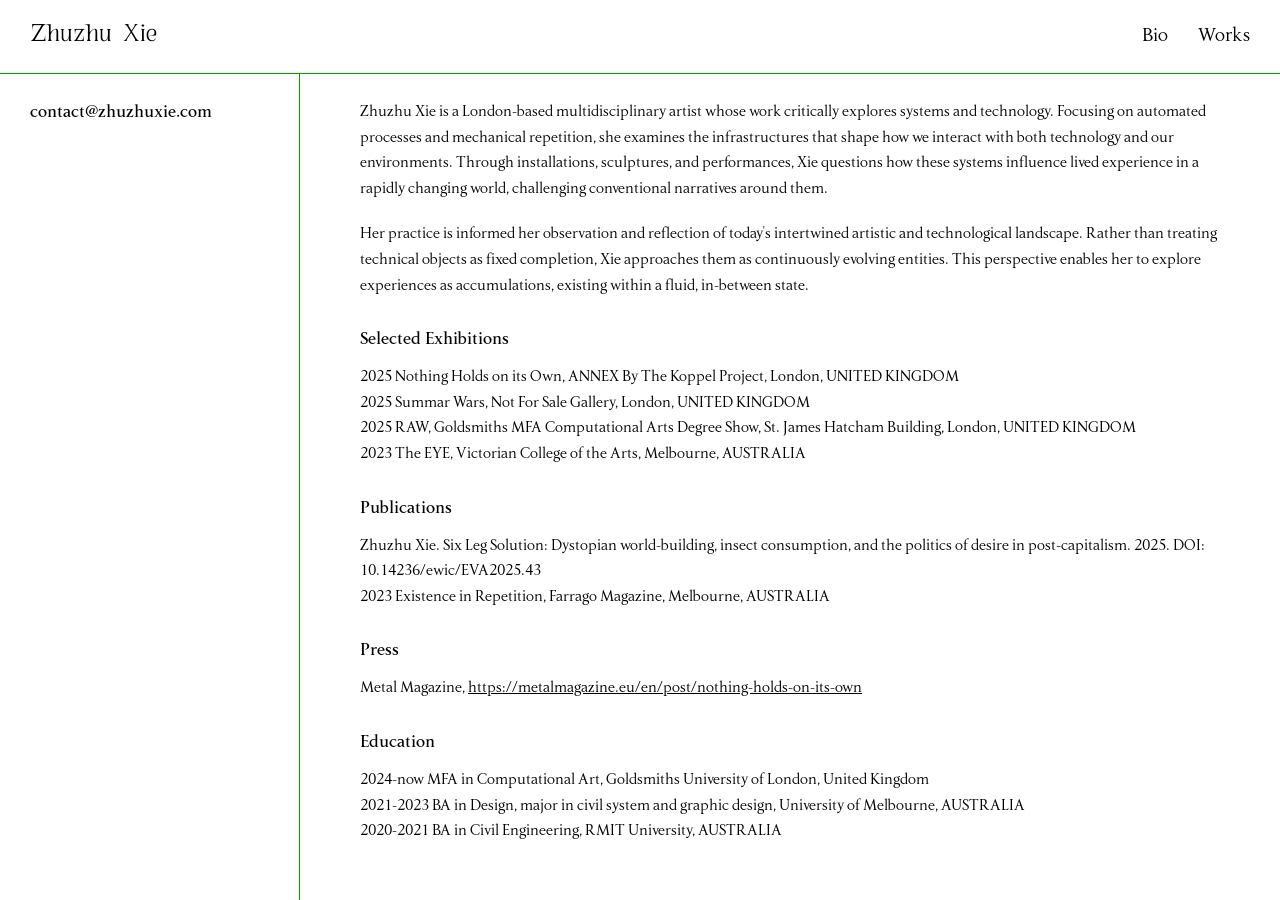
==== commit cde6e0ef: "Update bio text" ====
--- a/bio.html
+++ b/bio.html
@@ -32,7 +32,9 @@
         
         <main class="content bio-content">
             <p class="bio-email-mobile">contact@zhuzhuxie.com</p>
-            <p>Zhuzhu Xie is a research-driven interdisciplinary artist based in London, currently pursuing her masters degree in MFA computational arts at Goldsmiths, University of London. Her practice explores the intersections of culture and technology through mechanical repetition, liminal space, and sensory experience, with a focus on machine agency and performative systems. Grounded in theoretical and material research, she examines how automated processes, and cyclical behaviours allow machines to act beyond human intention, shaping perception and spatial experience. Working across film, photography, sound, installation, and performance, she creates immersive environments that question human-centred control and foreground more-than-human participation.</p>
+            <p>Zhuzhu Xie is a London-based multidisciplinary artist whose work critically explores systems and technology. Focusing on automated processes and mechanical repetition, she examines the infrastructures that shape how we interact with both technology and our environments. Through installations, sculptures, and performances, Xie questions how these systems influence lived experience in a rapidly changing world, challenging conventional narratives around them.</p>
+
+            <p>Her practice is informed her observation and reflection of today's intertwined artistic and technological landscape. Rather than treating technical objects as fixed completion, Xie approaches them as continuously evolving entities. This perspective enables her to explore experiences as accumulations, existing within a fluid, in-between state.</p>
         
         <h3>Selected Exhibitions</h3>
         <p>2025 Nothing Holds on its Own, ANNEX By The Koppel Project, London, UNITED KINGDOM<br>
--- a/style.css
+++ b/style.css
@@ -51,7 +51,7 @@
 .sidebar {
     width: 100%;
     height: auto;
-    background-color: #ffffff;
+    background-color: transparent;
     padding: 20px 30px;
     position: fixed;
     left: 0;
@@ -59,12 +59,12 @@
     display: flex;
     justify-content: space-between;
     align-items: center;
-    border-bottom: 1px solid #089f00;
+    border-bottom: none;
     z-index: 1000;
 }
 
 .artist-name {
-    font-size: 40px;
+    font-size: 30px;
     font-weight: normal;
     margin-bottom: 0;
     font-family: 'HIDESerif', Arial, sans-serif;
@@ -83,18 +83,22 @@
 
 .nav-links a {
     text-decoration: none;
-    color: #000000;
+    color: #ffffff;
     font-size: 20px;
     transition: opacity 0.2s;
     line-height: 1.4;
     font-family: 'LTSoul', Arial, sans-serif;
-    font-weight: 600;
+    font-weight: normal;
+    text-shadow: 0 2px 10px rgba(8, 159, 0, 0.8), 0 0 2px rgba(0, 0, 0, 0.9);
+    -webkit-text-stroke: 0.5px rgba(0, 0, 0, 0.3);
 }
 
 .artist-name a {
     text-decoration: none;
-    color: #000000;
+    color: #ffffff;
     transition: opacity 0.2s;
+    text-shadow: 0 2px 10px rgba(8, 159, 0, 0.8), 0 0 2px rgba(0, 0, 0, 0.9);
+    -webkit-text-stroke: 0.5px rgba(0, 0, 0, 0.3);
 }
 
 .artist-name a:hover {
@@ -118,7 +122,7 @@
 
 .works-layout {
     display: flex;
-    margin-top: 80px;
+    margin-top: 30px;
     height: calc(100vh);
     overflow: hidden;
 }
@@ -126,7 +130,7 @@
 .works-sidebar {
     width: 300px;
     background-color: #ffffff;
-    padding: 40px 30px;
+    padding: 75px 30px;
     border-right: 1px solid #089f00;
     overflow-y: auto;
     flex-shrink: 0;
@@ -135,7 +139,7 @@
 .bio-sidebar {
     width: 300px;
     background-color: #ffffff;
-    padding: 40px 30px;
+    padding: 75px 30px;
     border-right: 1px solid #089f00;
     overflow-y: auto;
     flex-shrink: 0;
@@ -187,7 +191,7 @@
 
 .content.work-detail {
     flex: 1;
-    padding: 0px 60px 40px 60px;
+    padding: 35px 60px 40px 60px;
     overflow-y: auto;
 }
 
@@ -272,7 +276,7 @@
 .content.bio-content {
     margin-left: 0;
     margin-top: 35px;
-    padding: 0px 60px 40px 60px;
+    padding: 35px 60px 40px 60px;
     width: 100%;
     height: calc(100vh - 90px);
     overflow-y: auto;
@@ -424,7 +428,7 @@
     display: none;
     background: none;
     border: none;
-    font-size: 24px;
+    font-size: 10px;
     cursor: pointer;
     padding: 0;
     position: absolute;
@@ -432,8 +436,11 @@
     right: 20px;
     transform: translateY(-50%);
     z-index: 1001;
-    color: #000000;
-    line-height: 1;
+    color: #ffffff;
+    text-shadow: 0 2px 10px rgba(8, 159, 0, 0.8), 0 0 2px rgba(0, 0, 0, 0.9);
+    -webkit-text-stroke: 0.5px rgba(0, 0, 0, 0.3);
+    line-height: 0.5;
+    font-weight: 10;
 }
 
 /* Index page specific styles */
@@ -441,26 +448,24 @@
     padding: 0;
     margin-top: 0;
     height: 100vh;
-    overflow: hidden;
+    overflow-y: scroll;
+    scroll-snap-type: y mandatory;
+    -webkit-overflow-scrolling: touch;
 }
 
 .slideshow-container {
     position: relative;
     width: 100%;
-    height: 100%;
+    height: auto;
 }
 
 .slide {
-    display: none;
-    width: 100%;
-    height: 100%;
-    position: absolute;
-    top: 0;
-    left: 0;
-}
-
-.slide.active {
     display: block;
+    width: 100%;
+    height: 100vh;
+    position: relative;
+    scroll-snap-align: start;
+    overflow: hidden;
 }
 
 .slide a {
@@ -469,60 +474,68 @@
     height: 100%;
     position: relative;
     text-decoration: none;
-    color: #000000;
+    color: #ffffff;
 }
 
 .slide img {
     width: 100%;
     height: 100%;
     object-fit: cover;
-    transition: opacity 0.3s;
+    transition: transform 0.4s ease-out;
+    will-change: transform;
 }
 
 .slide a:hover img {
     opacity: 1;
 }
 
+.slide-text {
+    position: absolute;
+    bottom: 30px;
+    left: 30px;
+    z-index: 10;
+    color: #ffffff;
+    text-shadow: 0 2px 10px rgba(8, 159, 0, 0.8), 0 0 2px rgba(0, 0, 0, 0.9);
+    -webkit-text-stroke: 0.5px rgba(0, 0, 0, 0.3);
+}
+
+.slide-arrow {
+    position: absolute;
+    bottom: 30px;
+    right: 30px;
+    z-index: 10;
+    color: #ffffff;
+    text-shadow: 0 2px 10px rgba(8, 159, 0, 0.8), 0 0 2px rgba(0, 0, 0, 0.9);
+    -webkit-text-stroke: 0.5px rgba(0, 0, 0, 0.3);
+    font-size: 22px;
+    font-family: 'LTSoul', Arial, sans-serif;
+    font-weight: normal;
+    opacity: 0.9;
+    pointer-events: none;
+}
+
+.slide-text h2 {
+    font-size: 32px;
+    font-weight: 600;
+    margin: 0 0 5px 0;
+    font-family: 'LTSoul', Arial, sans-serif;
+    line-height: 1.2;
+}
+
+.slide-text p {
+    font-size: 16px;
+    font-weight: normal;
+    margin: 0;
+    font-family: 'LTSoul', Arial, sans-serif;
+    opacity: 0.9;
+}
+
 .slide h3 {
     display: none;
 }
 
 .slide a:hover h3 {
     display: none;
-}
-
-.slide-nav {
-    position: absolute;
-    top: 50%;
-    transform: translateY(-50%);
-    background: rgba(255, 255, 255, 0.3);
-    border: none;
-    font-size: 30px;
-    padding: 7px 0 0 0;
-    cursor: pointer;
-    transition: background 0.3s;
-    z-index: 10;
-    color: #089f00;
-    font-family: 'LTSoul', Arial, sans-serif;
-    width: 40px;
-    height: 40px;
-    display: flex;
-    align-items: center;
-    justify-content: center;
-    border-radius: 4px;
-    line-height: 1;
-}
-
-.slide-nav:hover {
-    background: rgba(255, 255, 255, 0.5);
-}
-
-.slide-nav.prev {
-    left: 20px;
-}
-
-.slide-nav.next {
-    right: 20px;
 }
 
 /* Mobile styles */
@@ -530,6 +543,25 @@
     body {
         flex-direction: column;
         overflow: auto;
+    }
+
+    .content.index-content {
+        height: 100svh;
+        max-height: 100svh;
+    }
+
+    .slide {
+        height: 100svh;
+    }
+
+    .slide-text {
+        left: 20px;
+        bottom: 20px;
+    }
+
+    .slide-arrow {
+        right: 20px;
+        bottom: 20px;
     }
     
     .menu-toggle {
@@ -544,16 +576,18 @@
         left: 0;
         padding: 20px;
         border-right: none;
-        border-bottom: 1px solid #089f00;
+        border-bottom: none;
         z-index: 1001;
         display: flex;
         justify-content: space-between;
         align-items: center;
-        background-color: #ffffff;
+        background-color: transparent;
     }
     
     .artist-name {
         margin-bottom: 0;
+        margin-left: 0;
+        padding-left: 0;
         font-size: 28px;
     }
     
@@ -571,7 +605,7 @@
         top: 65px;
         left: 0;
         width: 100%;
-        background-color: #ffffff;
+        background-color: transparent;
         padding: 20px;
         border-bottom: none;
         transition: max-height 0.3s ease, padding 0.3s ease;
@@ -589,7 +623,7 @@
         padding-top: 10px;
         padding-bottom: 10px;
         overflow-y: auto;
-        border-bottom: 1px solid #089f00;
+        border-bottom: none;
     }
     
     .nav-links li {
@@ -624,6 +658,9 @@
     
     .nav-links .works-list a {
         font-size: 16px;
+        color: #ffffff;
+        text-shadow: 0 2px 10px rgba(8, 159, 0, 0.8), 0 0 2px rgba(0, 0, 0, 0.9);
+        -webkit-text-stroke: 0.5px rgba(0, 0, 0, 0.3);
     }
     
     /* Hide works sidebar on mobile */
@@ -651,6 +688,7 @@
     .works-layout {
         margin-top: 80px;
         height: auto;
+        overflow: visible;
     }
     
     .content.work-detail {
@@ -670,9 +708,10 @@
         margin-left: 0;
         margin-top: 0px;
         width: 100%;
-        padding: 20px;
+        padding: 20px 20px 60px 20px;
         height: auto;
         overflow-y: visible;
+        max-height: none;
     }
     
     .works-grid {
@@ -701,3 +740,84 @@
         opacity: 0;
     }
 }
+
+
+/* Works page navigation - black text, no shadow, white background */
+body.works-page .sidebar {
+    background-color: #ffffff;
+}
+
+body.works-page .artist-name a {
+    color: #000000;
+    text-shadow: none;
+    -webkit-text-stroke: 0;
+}
+
+body.works-page .nav-links a {
+    color: #000000;
+    text-shadow: none;
+    -webkit-text-stroke: 0;
+}
+
+body.works-page .menu-toggle {
+    color: #000000;
+    text-shadow: none;
+    -webkit-text-stroke: 0;
+}
+
+body.works-page .nav-links {
+    background-color: #ffffff;
+}
+
+body.works-page .nav-links.active {
+    border-bottom: 1px solid #089f00;
+}
+
+
+/* Add green border back to works page navigation */
+body.works-page .sidebar {
+    border-bottom: 1px solid #089f00;
+}
+
+
+/* Mobile homepage - use phone-specific images */
+@media (max-width: 768px) {
+    /* Hide img tags on mobile, use background-image instead for reliable full-screen coverage */
+    .slide img {
+        display: none;
+    }
+
+    .slide a {
+        background-size: cover;
+        background-position: center center;
+        background-repeat: no-repeat;
+    }
+
+    .slide:nth-child(1) a {
+        background-image: url('material/The Room Continues to Breathe Without Us/TheRoom_homepage_phone.jpg');
+    }
+    
+    .slide:nth-child(2) a {
+        background-image: url('material/(de)tuning/(de)tuning_homepage_phone.jpg');
+    }
+    
+    .slide:nth-child(3) a {
+        background-image: url('material/Six Leg Solution/SixLegSolution_homepage_phone.png');
+    }
+    
+    .slide:nth-child(4) a {
+        background-image: url('material/Everlasting Flux/everlastingflux_homepage_phone.png');
+    }
+    
+    .slide:nth-child(5) a {
+        background-image: url('material/I Gaze into a Bright Light/Igaze_homepage_phone.png');
+    }
+    
+    .slide:nth-child(6) a {
+        background-image: url('material/Insectum/Insectum_homepage_phone.png');
+    }
+    
+    .slide:nth-child(7) a {
+        background-image: url('material/Coral/coral_homepage_phone.png');
+    }
+}
